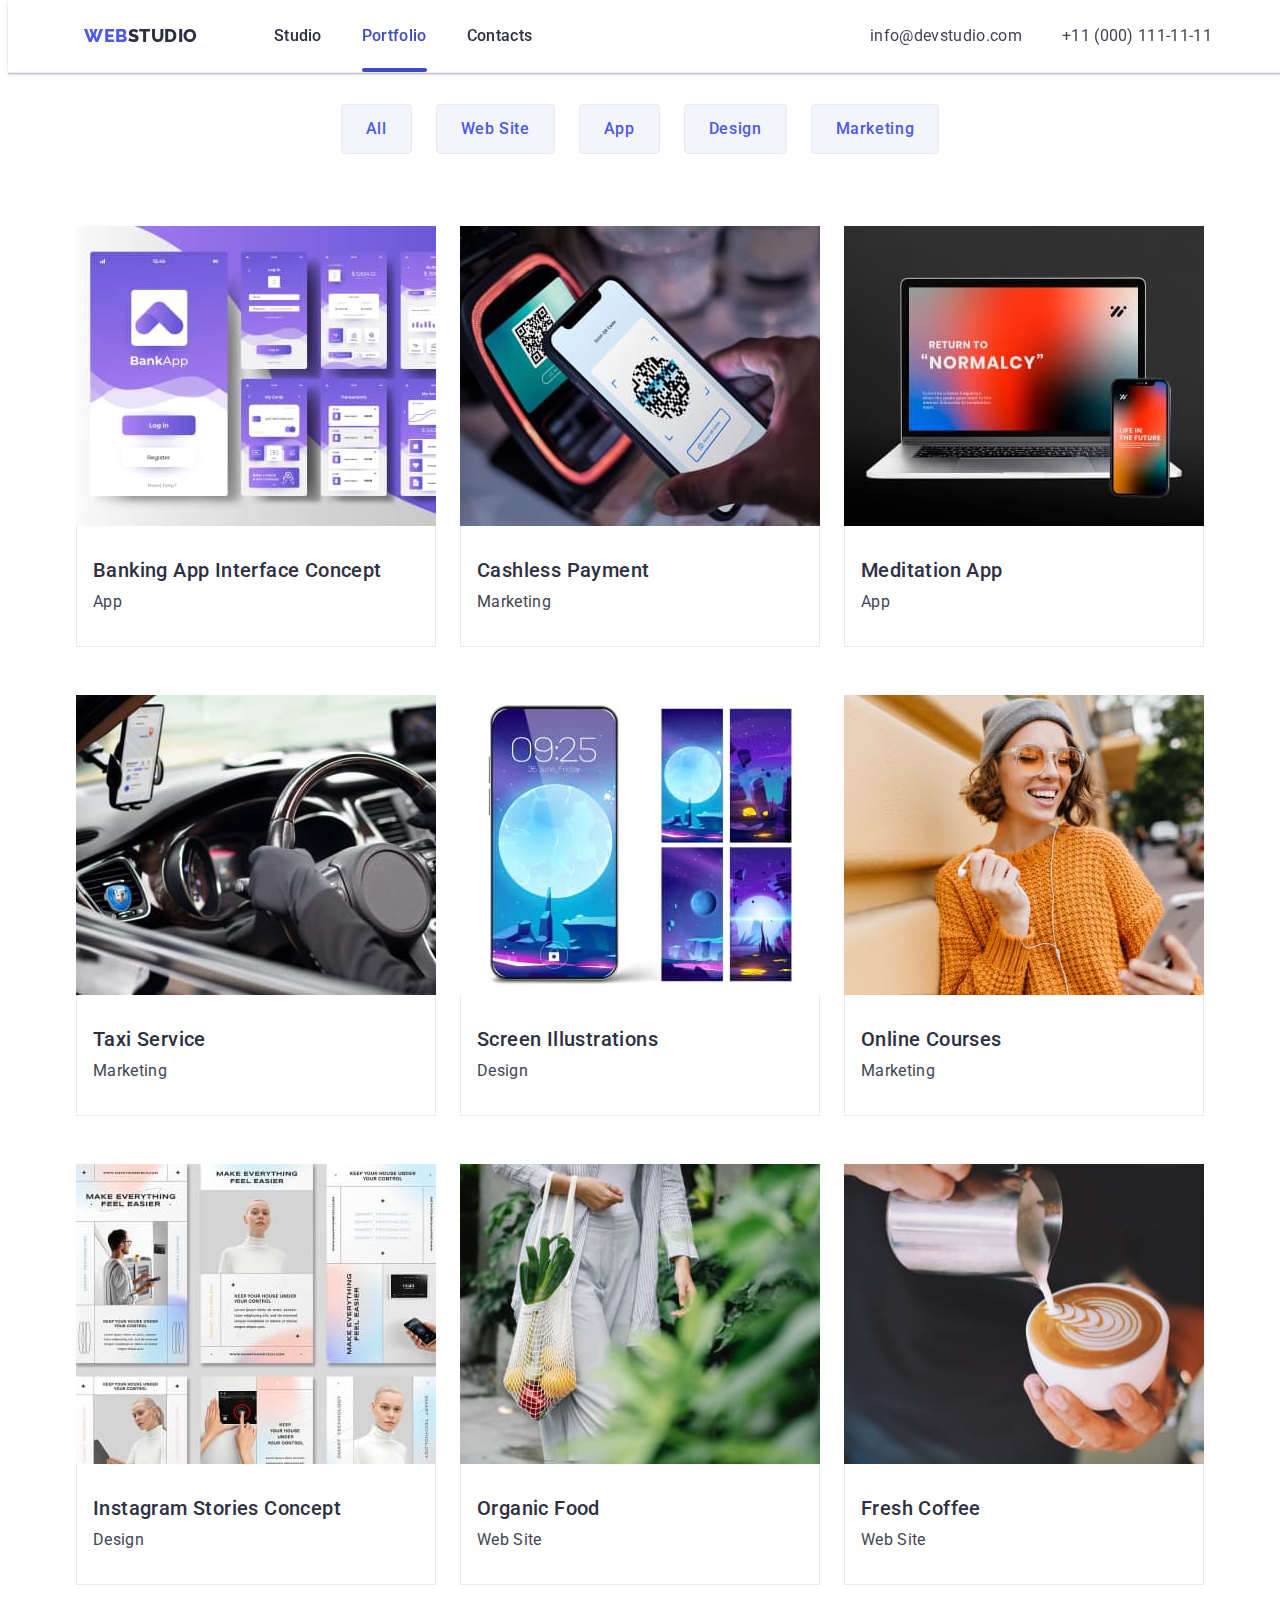
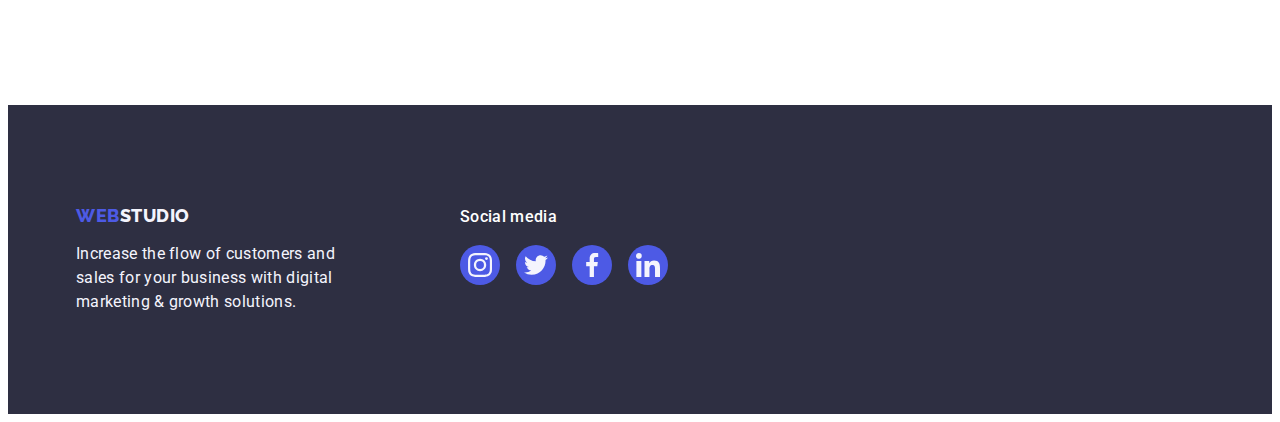
==== portfolio.html @ c848341b "Initial commit" ====
<!DOCTYPE html>
<html lang="en">
  <head>
    <meta charset="UTF-8" />
    <meta http-equiv="X-UA-Compatible" content="IE=edge" />
    <meta name="viewport" content="width=device-width, initial-scale=1.0" />
    <title>Document</title>
    <!--Fonts styles-->
    <link rel="preconnect" href="https://fonts.googleapis.com" />
    <link rel="preconnect" href="https://fonts.gstatic.com" crossorigin />
    <link
      href="https://fonts.googleapis.com/css2?family=Raleway:wght@800&family=Roboto:wght@400;500;700&display=swap"
      rel="stylesheet"
    />
    <!--Normalizer-->
    <link
      rel="stylesheet"
      href="https://cdnjs.cloudflare.com/ajax/libs/modern-normalize/1.1.0/modern-normalize.min.css"
      integrity="sha512-wpPYUAdjBVSE4KJnH1VR1HeZfpl1ub8YT/NKx4PuQ5NmX2tKuGu6U/JRp5y+Y8XG2tV+wKQpNHVUX03MfMFn9Q=="
      crossorigin="anonymous"
      referrerpolicy="no-referrer"
    />
    <!--Custom style-->
    <link rel="stylesheet" href="./css/styles.css" />
  </head>
  <body>
    <!-- Header section -->
    <header class="header">
      <div class="header-container container">
        <nav class="header-nav">
          <a class="header-logo link" href="./index.html"
            >Web<span class="studio">Studio</span></a
          >
          <ul class="header-nav-list list">
            <li class="header-nav-item">
              <a class="header-nav-link link" href="./index.html">Studio</a>
            </li>
            <li class="header-nav-item">
              <a class="header-nav-link link active" href="./portfolio.html"
                >Portfolio</a
              >
            </li>
            <li class="header-nav-item">
              <a class="header-nav-link link" href="">Contacts</a>
            </li>
          </ul>
        </nav>
        <address class="header-adress">
          <ul class="header-adress-list list">
            <li class="header-adress-item">
              <a
                class="header-adress-link link mail"
                href="mailto:info@devstudio.com"
                >info@devstudio.com</a
              >
            </li>
            <li class="header-adress-item">
              <a
                class="header-adress-link link contact"
                href="tel:+110001111111"
                >+11 (000) 111-11-11</a
              >
            </li>
          </ul>
        </address>
      </div>
    </header>
    <main>
      <!--Icons-->
      <section class="icon">
        <div class="container">
          <h1 class="hidden" hidden>Hidden</h1>
          <ul class="icon-list list">
            <li class="icon-item">
              <button class="icon-button" type="button">All</button>
            </li>
            <li class="icon-item">
              <button class="icon-button" type="button">Web Site</button>
            </li>
            <li class="icon-item">
              <button class="icon-button" type="button">App</button>
            </li>
            <li class="icon-item">
              <button class="icon-button" type="button">Design</button>
            </li>
            <li class="icon-item">
              <button class="icon-button" type="button">Marketing</button>
            </li>
          </ul>
          <ul class="card-list list">
            <li class="card-item">
              <a class="card-link link" href="">
                <div class="card-thumb">
                  <img
                    class="card-img"
                    src="./images/portfolio/portf1.jpg"
                    alt="Interface Concept"
                    width="360"
                    height="300"
                  />

                  <p class="overlay text">
                    14 Stylish and User-Friendly App Design Concepts · Task
                    Manager App · Calorie Tracker App · Exotic Fruit Ecommerce
                    App · Cloud Storage App
                  </p>
                </div>
                <div class="card-text">
                  <h2 class="card-title">Banking App Interface Concept</h2>
                  <p class="card-subtitle">App</p>
                </div>
              </a>
            </li>
            <li class="card-item">
              <a class="card-link link" href="">
                <div class="card-thumb">
                  <img
                    class="card-img"
                    src="./images/portfolio/portf2.jpg"
                    alt="Cashless Payment"
                    width="360"
                    height="300"
                  />

                  <p class="overlay text">
                    14 Stylish and User-Friendly App Design Concepts · Task
                    Manager App · Calorie Tracker App · Exotic Fruit Ecommerce
                    App · Cloud Storage App
                  </p>
                </div>
                <div class="card-text">
                  <h2 class="card-title">Cashless Payment</h2>
                  <p class="card-subtitle">Marketing</p>
                </div>
              </a>
            </li>
            <li class="card-item">
              <a class="card-link link" href="">
                <div class="card-thumb">
                  <img
                    class="card-img"
                    src="./images/portfolio/portf3.jpg"
                    alt="Meditation App"
                    width="360"
                    height="300"
                  />

                  <p class="overlay text">
                    14 Stylish and User-Friendly App Design Concepts · Task
                    Manager App · Calorie Tracker App · Exotic Fruit Ecommerce
                    App · Cloud Storage App
                  </p>
                </div>
                <div class="card-text">
                  <h2 class="card-title">Meditation App</h2>
                  <p class="card-subtitle">App</p>
                </div>
              </a>
            </li>
            <li class="card-item">
              <a class="card-link link" href="">
                <div class="card-thumb">
                  <img
                    class="card-img"
                    src="./images/portfolio/portf4.jpg"
                    alt="Taxi Service"
                    width="360"
                    height="300"
                  />

                  <p class="overlay text">
                    14 Stylish and User-Friendly App Design Concepts · Task
                    Manager App · Calorie Tracker App · Exotic Fruit Ecommerce
                    App · Cloud Storage App
                  </p>
                </div>
                <div class="card-text">
                  <h2 class="card-title">Taxi Service</h2>
                  <p class="card-subtitle">Marketing</p>
                </div>
              </a>
            </li>
            <li class="card-item">
              <a class="card-link link" href="">
                <div class="card-thumb">
                  <img
                    class="card-img"
                    src="./images/portfolio/portf5.jpg"
                    alt="Screen Illustrations"
                    width="360"
                    height="300"
                  />

                  <p class="overlay text">
                    14 Stylish and User-Friendly App Design Concepts · Task
                    Manager App · Calorie Tracker App · Exotic Fruit Ecommerce
                    App · Cloud Storage App
                  </p>
                </div>
                <div class="card-text">
                  <h2 class="card-title">Screen Illustrations</h2>
                  <p class="card-subtitle">Design</p>
                </div>
              </a>
            </li>
            <li class="card-item">
              <a class="card-link link" href="">
                <div class="card-thumb">
                  <img
                    class="card-img"
                    src="./images/portfolio/portf6.jpg"
                    alt="Online Courses"
                    width="360"
                    height="300"
                  />

                  <p class="overlay text">
                    14 Stylish and User-Friendly App Design Concepts · Task
                    Manager App · Calorie Tracker App · Exotic Fruit Ecommerce
                    App · Cloud Storage App
                  </p>
                </div>
                <div class="card-text">
                  <h2 class="card-title">Online Courses</h2>
                  <p class="card-subtitle">Marketing</p>
                </div>
              </a>
            </li>
            <li class="card-item">
              <a class="card-link link" href="">
                <div class="card-thumb">
                  <img
                    class="card-img"
                    src="./images/portfolio/portf7.jpg"
                    alt="Instagram Stories Concept"
                    width="360"
                    height="300"
                  />

                  <p class="overlay text">
                    14 Stylish and User-Friendly App Design Concepts · Task
                    Manager App · Calorie Tracker App · Exotic Fruit Ecommerce
                    App · Cloud Storage App
                  </p>
                </div>
                <div class="card-text">
                  <h2 class="card-title">Instagram Stories Concept</h2>
                  <p class="card-subtitle">Design</p>
                </div>
              </a>
            </li>
            <li class="card-item">
              <a class="card-link link" href="">
                <div class="card-thumb">
                  <img
                    class="card-img"
                    src="./images/portfolio/portf8.jpg"
                    alt="Organic Food"
                    width="360"
                    height="300"
                  />

                  <p class="overlay text">
                    14 Stylish and User-Friendly App Design Concepts · Task
                    Manager App · Calorie Tracker App · Exotic Fruit Ecommerce
                    App · Cloud Storage App
                  </p>
                </div>
                <div class="card-text">
                  <h2 class="card-title">Organic Food</h2>
                  <p class="card-subtitle">Web Site</p>
                </div>
              </a>
            </li>
            <li class="card-item">
              <a class="card-link link" href="">
                <div class="card-thumb">
                  <img
                    class="card-img"
                    src="./images/portfolio/portf9.jpg"
                    alt="Fresh Coffee"
                    width="360"
                    height="300"
                  />

                  <p class="overlay text">
                    14 Stylish and User-Friendly App Design Concepts · Task
                    Manager App · Calorie Tracker App · Exotic Fruit Ecommerce
                    App · Cloud Storage App
                  </p>
                </div>
                <div class="card-text">
                  <h2 class="card-title">Fresh Coffee</h2>
                  <p class="card-subtitle">Web Site</p>
                </div>
              </a>
            </li>
          </ul>
        </div>
      </section>
    </main>
    <!--Fotter section-->
    <footer class="footer">
      <div class="container footer down">
        <div class="one">
          <a class="footer-link link" href="./index.html"
            >Web<span class="studio-light">Studio</span></a
          >
          <p class="footer-text">
            Increase the flow of customers and sales for your business with
            digital marketing & growth solutions.
          </p>
        </div>
        <div class="two">
          <p class="media">Social media</p>
          <ul class="footer-media list">
            <li class="footer-media-item">
              <a
                class="footer-media-link link"
                href=""
                target="_blank"
                rel="noopener no-referrer"
                aria-label="Instagram icon"
              >
                <svg class="footer-icons" width="24" height="24">
                  <use href="./images/icons.svg#instagram"></use>
                </svg>
              </a>
            </li>
            <li class="footer-media-item">
              <a
                class="footer-media-link link"
                href=""
                target="_blank"
                rel="noopener no-referrer"
                aria-label="Twitter icon"
              >
                <svg class="footer-icons" width="24" height="24">
                  <use href="./images/icons.svg#twitter"></use>
                </svg>
              </a>
            </li>
            <li class="footer-media-item">
              <a
                class="footer-media-link link"
                href=""
                target="_blank"
                rel="noopener no-referrer"
                aria-label="Facebook icon"
              >
                <svg class="footer-icons" width="24" height="24">
                  <use href="./images/icons.svg#facebook"></use>
                </svg>
              </a>
            </li>
            <li class="footer-media-item">
              <a
                class="footer-media-link link"
                href=""
                target="_blank"
                rel="noopener no-referrer"
                aria-label="Linkedin icon"
              >
                <svg class="footer-icons" width="24" height="24">
                  <use href="./images/icons.svg#linkedin"></use>
                </svg>
              </a>
            </li>
          </ul>
        </div>
      </div>
    </footer>
  </body>
</html>
---- css/styles.css ----
html {
  box-sizing: border-box;
}

*,
*::before,
*::after {
  box-sizing: inherit;
}

:root {
  /*Fonts*/
  --primary-font: Roboto, sans-serif;
  --secondary-font: Raleway, sans-serif;
  /*Colors*/
  --color-iris: #4d5ae5;
  --color-ocean: #404bbf;
  --color-navy-blue: #2e2f42;
  --color-green: #31d0aa;
  --color-slate: #434455;
  --color-light-slate: #8e8f99;
  --color-cornflower: #e7e9fc;
  --color-cloud: #f4f4fd;
  --color-navy-blue-modal: #2e2f42;
  --color-grey: #2e2f42;
  --color-white: #ffffff;
  /*Others*/
  --anim: 250ms cubic-bezier(0.4, 0, 0.2, 1);
}

/*==============================
Base styles
==============================*/
body {
  font-family: var(--primary-font);
  letter-spacing: 0.02em;
  font-size: 16px;
  line-height: 1.5;
  color: var(--color-slate);
  background-color: var(--color-white);
}
.list {
  list-style: none;
  color: var(--color-navy-blue);
  padding: 0;
  margin: 0;
}
.title {
  font-weight: 500;
  font-size: 20px;
  line-height: 1.2;
  color: var(--color-navy-blue);
  letter-spacing: 0.02em;
  margin-bottom: 8px;
}

.subtitle {
  color: var(--color-slate);
}
.link {
  text-decoration: none;
}
h1,
h2,
h3,
p {
  padding: 0;
  margin: 0;
}
img {
  display: block;
}
.container {
  width: 1158px;
  padding: 0 15px;
  margin: 0 auto;
}
section {
  padding: 120px 0;
}
/*==============================
Header styles
==============================*/

.header {
  position: fixed;
  top: 0;
  width: 100%;
  background-color: var(--color-white);
  border-bottom: 1px solid var(--color-cornflower);
  box-shadow: 0px 2px 1px rgba(46, 47, 66, 0.08),
    0px 1px 1px rgba(46, 47, 66, 0.16), 0px 1px 6px rgba(46, 47, 66, 0.08);
  z-index: 10;
}
.header-container {
  display: flex;
  align-items: center;
  margin: 0;
  padding: 0 15px;
  margin-right: auto;
  margin-left: auto;
}
.header-nav {
  display: flex;
  align-items: center;
}

.header-logo {
  font-family: var(--secondary-font);
  font-weight: 800;
  font-size: 18px;
  line-height: 1.17;
  display: flex;
  align-items: center;
  letter-spacing: 0.03em;
  text-transform: uppercase;
  color: var(--color-iris);
  margin-right: 76px;
}

.header-logo .link {
}

.studio {
  font-family: 'Raleway';
  font-weight: 800;
  font-size: 18px;
  line-height: 1.17;
  display: flex;
  align-items: center;
  letter-spacing: 0.03em;
  text-transform: uppercase;
  color: var(--color-navy-blue);
}

.header-nav-list {
  display: flex;
  margin: 0;
  gap: 40px;
}
.header-nav-item {
}
.header-nav-link {
  position: relative;
  display: block;
  font-weight: 500;
  font-size: 16px;
  line-height: 1.5;
  color: var(--color-navy-blue);
  padding: 24px 0;
  transition: color var(--anim);
}

.header-nav-link.active {
  color: var(--color-ocean);
}
.header-nav-link:hover,
.header-nav-link:focus {
  color: var(--color-ocean);
}
.header-nav-link::after {
  content: '';
  position: absolute;
  left: 0px;
  bottom: -1px;
  top: 68px;
  display: block;
  width: 100%;
  height: 4px;
  border-radius: 2px;
}
.header-nav-link.active::after {
  background: var(--color-ocean);
}
.header-adress {
  display: flex;
  font-style: normal;
  margin-left: auto;
}

.header-adress-list {
  display: flex;
  margin-right: auto;
  padding: 0;
  margin-top: 0;
  margin-bottom: 0;
  gap: 40px;
}
.header-adress-item {
  font-size: 16px;
  line-height: 1.5;
  color: var(--color-slate);
}
.header-adress-link {
  font-size: 16px;
  line-height: 1.5;
  color: var(--color-slate);
  margin-right: 0px;
  transition: color var(--anim);
}

.header-adress-link:hover,
.header-adress-link:focus {
  font-size: 16px;
  line-height: 1.5;
  color: var(--color-ocean);
}

/*==============================
Hero styles
==============================*/
.hero {
  max-width: 1440px;
  margin-left: auto;
  margin-right: auto;
  margin-top: 72px;
  background-color: var(--color-navy-blue);
  background-image: linear-gradient(
      rgba(46, 47, 66, 0.7),
      rgba(46, 47, 66, 0.7)
    ),
    url(../images/people-office.jpg);
  background-repeat: no-repeat;
  background-position: center;
  background-size: cover;
  text-align: center;
  padding-top: 188px;
  padding-bottom: 188px;
}
.hero-title {
  font-weight: 700;
  font-size: 56px;
  line-height: 1.07;
  color: var(--color-white);
  letter-spacing: 0.02em;
  max-width: 496px;
  margin: auto;
}
.hero-title:not(:last-child) {
  margin-bottom: 48px;
}
.hero-btn {
  display: block;
  font-family: var(--primary-font);
  cursor: pointer;
  font-weight: 500;
  font-size: 16px;
  line-height: 1.5;
  align-items: center;
  letter-spacing: 0.04em;
  color: var(--color-white);
  background-color: var(--color-iris);
  min-width: 169px;
  height: 56px;
  padding: 15px 31px;
  border: none;
  border-radius: 4px;
  margin-right: auto;
  margin-left: auto;
  box-shadow: 0px 4px 4px rgba(0, 0, 0, 0.15);
  transition: background-color var(--anim);
}
.hero-btn:hover,
.hero-btn:focus {
  background-color: var(--color-ocean);
}
/*==============================
Feature styles
==============================*/
.feature {
}
.visually-hidden {
  position: absolute;
  width: 1px;
  height: 1px;
  margin: -1px;
  border: 0;
  padding: 0;

  white-space: nowrap;
  clip-path: inset(100%);
  clip: rect(0 0 0 0);
  overflow: hidden;
}
.feature-list {
  display: flex;
  gap: 24px;
  width: 1128px;
  margin: 0;
  padding: 0;
}

.feature-item {
  min-width: 264px;
}
.strategy {
  padding-bottom: 8px;
}

/*==============================
Feature icon
==============================*/

.feature-wrapper {
  display: flex;
  justify-content: center;
  align-items: center;
  margin-bottom: 8px;
  background-color: var(--color-cloud);
  border-radius: 4px;
  height: 112px;
}
/*==============================
We doing styles
==============================*/
.doing {
  padding-top: 0;
}
.doing-title {
  font-weight: 700;
  font-size: 36px;
  line-height: 1.11;
  text-align: center;
  text-transform: capitalize;
  color: var(--color-navy-blue);
  letter-spacing: 0.02em;
}
.doing-title:not(:last-child) {
  margin-bottom: 72px;
}
.doing-list {
  display: flex;
  gap: 24px;
}
.doing-item {
}

/*==============================
Our team styles
==============================*/
.team {
  background-color: var(--color-cloud);
}
.team-title {
  font-weight: 700;
  font-size: 36px;
  line-height: 1.11;
  text-align: center;
  text-transform: capitalize;
  color: var(--color-navy-blue);
  letter-spacing: 0.02em;
}
.team-title:not(:last-child) {
  margin-bottom: 72px;
}
.team-list {
  display: flex;
  gap: 24px;
  padding: 0;
}
.team-item {
  text-align: center;
  background-color: var(--color-white);
  border-radius: 0px 0px 4px 4px;
  width: calc((100% - 3 * 24px) / 4);
  box-shadow: 0px 1px 6px rgba(46, 47, 66, 0.08),
    0px 1px 1px rgba(46, 47, 66, 0.16), 0px 2px 1px rgba(46, 47, 66, 0.08);
}
.team-desc {
  padding: 32px 0;
}
.subtitle-desc {
  margin-bottom: 8px;
  color: var(--color-slate);
}

/*==============================
Social icon
==============================*/
.team-media {
  display: flex;
  justify-content: center;
  align-items: center;
  gap: 24px;
}
.team-media-item {
}
.team-media-link {
  display: flex;
  justify-content: center;
  align-items: center;
  width: 40px;
  height: 40px;
  background-color: var(--color-iris);
  border-radius: 50%;
  transition: background-color var(--anim);
}
.team-media-link:hover,
.team-media-link:focus {
  background-color: var(--color-ocean);
}
.team-icons {
  fill: var(--color-cloud);
}
/*==============================
Customers styles
==============================*/
.customers {
  min-width: 1128px;
}
.customers-title {
  font-weight: 700;
  font-size: 36px;
  line-height: 1.1;
  text-align: center;
  text-transform: capitalize;
  color: var(--color-navy-blue);
  letter-spacing: 0.02em;
}
.customers-title:not(:last-child) {
  margin-bottom: 72px;
}

/*==============================
Customers icon
==============================*/
.customers-media {
  display: flex;
  justify-content: center;
  align-items: center;
  gap: 24px;
}
.customers-media-item {
}
.customers-media-link {
  display: flex;
  align-items: center;
  justify-content: center;
  width: 168px;
  height: 88px;
  box-sizing: border-box;
  border: 1px solid #8e8f99;
  border-radius: 4px;
  border-color: var(--color-light-slate);
  color: var(--color-light-slate);
  transition: border-color var(--anim), color var(--anim);
}
.customers-media-link:hover,
.customers-media-link:focus {
  color: var(--color-ocean);
  border-color: var(--color-ocean);
}
.customers-icons {
  fill: currentColor;
}
/*==============================
Icons
==============================*/
.icon {
  padding: 96px 0 120px;
}

.icon-list {
  display: flex;
  margin-right: 427px;
  margin-left: 427px;
  padding: 0;
  margin: 0;
  gap: 24px;
  justify-content: center;
  margin-bottom: 72px;
}
.icon-item {
}
.icon-button {
  font-family: var(--primary-font);
  cursor: pointer;
  font-weight: 500;
  font-size: 16px;
  line-height: 1.5;
  align-items: center;
  text-align: center;
  letter-spacing: 0.04em;
  color: var(--color-iris);
  background-color: var(--color-cloud);
  border-radius: 4px;
  border: 1px solid var(--color-cornflower);
  padding: 12px 24px;
  transition: color var(--anim), background-color var(--anim),
    border-color var(--anim), box-shadow var(--anim);
}
.icon-button:hover {
  color: var(--color-white);
  background-color: var(--color-ocean);
  border-color: 1px solid transparent;
  box-shadow: 0px 3px 1px rgba(0, 0, 0, 0.1), 0px 2px 1px rgba(0, 0, 0, 0.08),
    0px 2px 2px rgba(0, 0, 0, 0.12);
}
.icon-button:focus {
  color: var(--color-white);
  background-color: var(--color-ocean);
  box-shadow: 0px 3px 1px rgba(0, 0, 0, 0.1), 0px 2px 1px rgba(0, 0, 0, 0.08),
    0px 2px 2px rgba(0, 0, 0, 0.12);
  border: 1px solid transparent;
}
/*==============================
 card
==============================*/
.card-title {
  font-weight: 500;
  font-size: 20px;
  line-height: 1.2;
  letter-spacing: 0.02em;
  color: var(--color-navy-blue);
}
.card-title:not(:last-child) {
  margin-bottom: 8px;
}
.card-subtitle {
  font-size: 16px;
  line-height: 1.5;
  letter-spacing: 0.02em;
  color: var(--color-slate);
}
.card-list {
  display: flex;
  flex-wrap: wrap;
  gap: 48px 24px;
  padding: 0;
  margin: 0;
}
.card-link {
  display: block;
  transition: box-shadow var(--anim);
}
.card-link:hover,
.card-link:focus {
  box-shadow: 0px 1px 6px rgba(46, 47, 66, 0.08),
    0px 1px 1px rgba(46, 47, 66, 0.16), 0px 2px 1px rgba(46, 47, 66, 0.08);
}

.card-thumb {
  position: relative;
  overflow: hidden;
}
.card-img {
}
.overlay {
  position: absolute;
  font-size: 16px;
  line-height: 1.5;
  letter-spacing: 0.02em;

  top: 0;
  left: 0;
  padding: 40px 32px;
  width: 100%;
  height: 100%;
  color: var(--color-cloud);
  background-color: var(--color-iris);
  transform: translateY(100%);
  transition: transform var(--anim);
}
.card-link:hover .overlay,
.card-link:focus .overlay {
  transform: translateY(0);
}
.overlay .text {
}
.card-text {
  min-height: 120px;
  padding: 32px 16px;
  border: 1px solid var(--color-cornflower);
  border-top: none;
}

/*==============================
Footer styles
==============================*/
.footer {
  display: flex;
  align-items: baseline;
  background-color: var(--color-navy-blue);
}
.down {
  padding-top: 100px;
  padding-bottom: 100px;
}
.one {
  min-width: 264px;
  margin-right: 120px;
}
.footer-link {
  display: inline-block;
  font-family: var(--secondary-font);
  font-weight: 800;
  font-size: 18px;
  line-height: 1.17;
  align-items: center;
  letter-spacing: 0.03em;
  text-transform: uppercase;
  color: var(--color-iris);
  margin-bottom: 16px;
}
.studio-light {
  color: var(--color-cloud);
}
.footer-text {
  font-size: 16px;
  line-height: 1.5;
  letter-spacing: 0.02em;
  color: var(--color-cloud);
  background-color: var(--color-navy-blue);
  width: 264px;
}
.two {
  min-width: 208px;
}
.media {
  font-family: var(--primary-font);
  font-style: normal;
  font-weight: 500;
  font-size: 16px;
  line-height: 24px;
  color: var(--color-white);
  letter-spacing: 0.02em;
  margin-bottom: 16px;
}
/*==============================
Footer icon
==============================*/
.footer-media {
  display: flex;
  justify-content: center;
  align-items: center;
  gap: 16px;
}
.footer-media-item {
}
.footer-media-link {
  display: flex;
  justify-content: center;
  align-items: center;
  width: 40px;
  height: 40px;
  background-color: var(--color-iris);
  border-radius: 50%;
  transition: background-color var(--anim);
}
.footer-media-link:hover,
.footer-media-link:focus {
  background-color: var(--color-green);
}
.footer-icons {
  fill: var(--color-cloud);
}
/*==============================
Modal window
==============================*/
.backdrop {
  position: fixed;
  top: 0;
  left: 0;
  width: 100%;
  height: 100%;
  background: rgba(46, 47, 66, 0.4);
  z-index: 100;
  transition: opacity var(--anim), visibility var(--anim);
}
.backdrop.is-hidden {
  opacity: 0;
  visibility: hidden;
  pointer-events: none;
  scale: 0.7;
}

.modal {
  position: absolute;
  top: calc(50%);
  left: calc(50%);
  transform: translate(-50%, -50%);
  width: 408px;
  min-height: 576px;
  background-color: #fcfcfc;
  box-shadow: 0px 1px 1px rgba(0, 0, 0, 0.14), 0px 1px 3px rgba(0, 0, 0, 0.12),
    0px 2px 1px rgba(0, 0, 0, 0.2);
  border-radius: 4px;
  transition: transform var(--anim);
}
.modal-close-btn {
  display: flex;
  align-items: center;
  justify-content: center;
  cursor: pointer;
  position: absolute;
  right: 24px;
  top: 24px;
  width: 24px;
  height: 24px;
  padding: 0;
  background-color: #e7e9fc;
  border: 1px solid rgba(0, 0, 0, 0.1);
  border-radius: 50%;
  transition: background-color var(--anim), border var(--anim);
}
.modal-close-btn:hover,
.modal-close-btn:focus {
  background-color: var(--color-ocean);
  border: none;
}
.modal-close-icon {
  fill: var(--color-navy-blue-modal);
  transition: fill var(--anim);
}
.modal-close-btn:hover .modal-close-icon,
.modal-close-btn:focus .modal-close-icon {
  fill: var(--color-white);
}
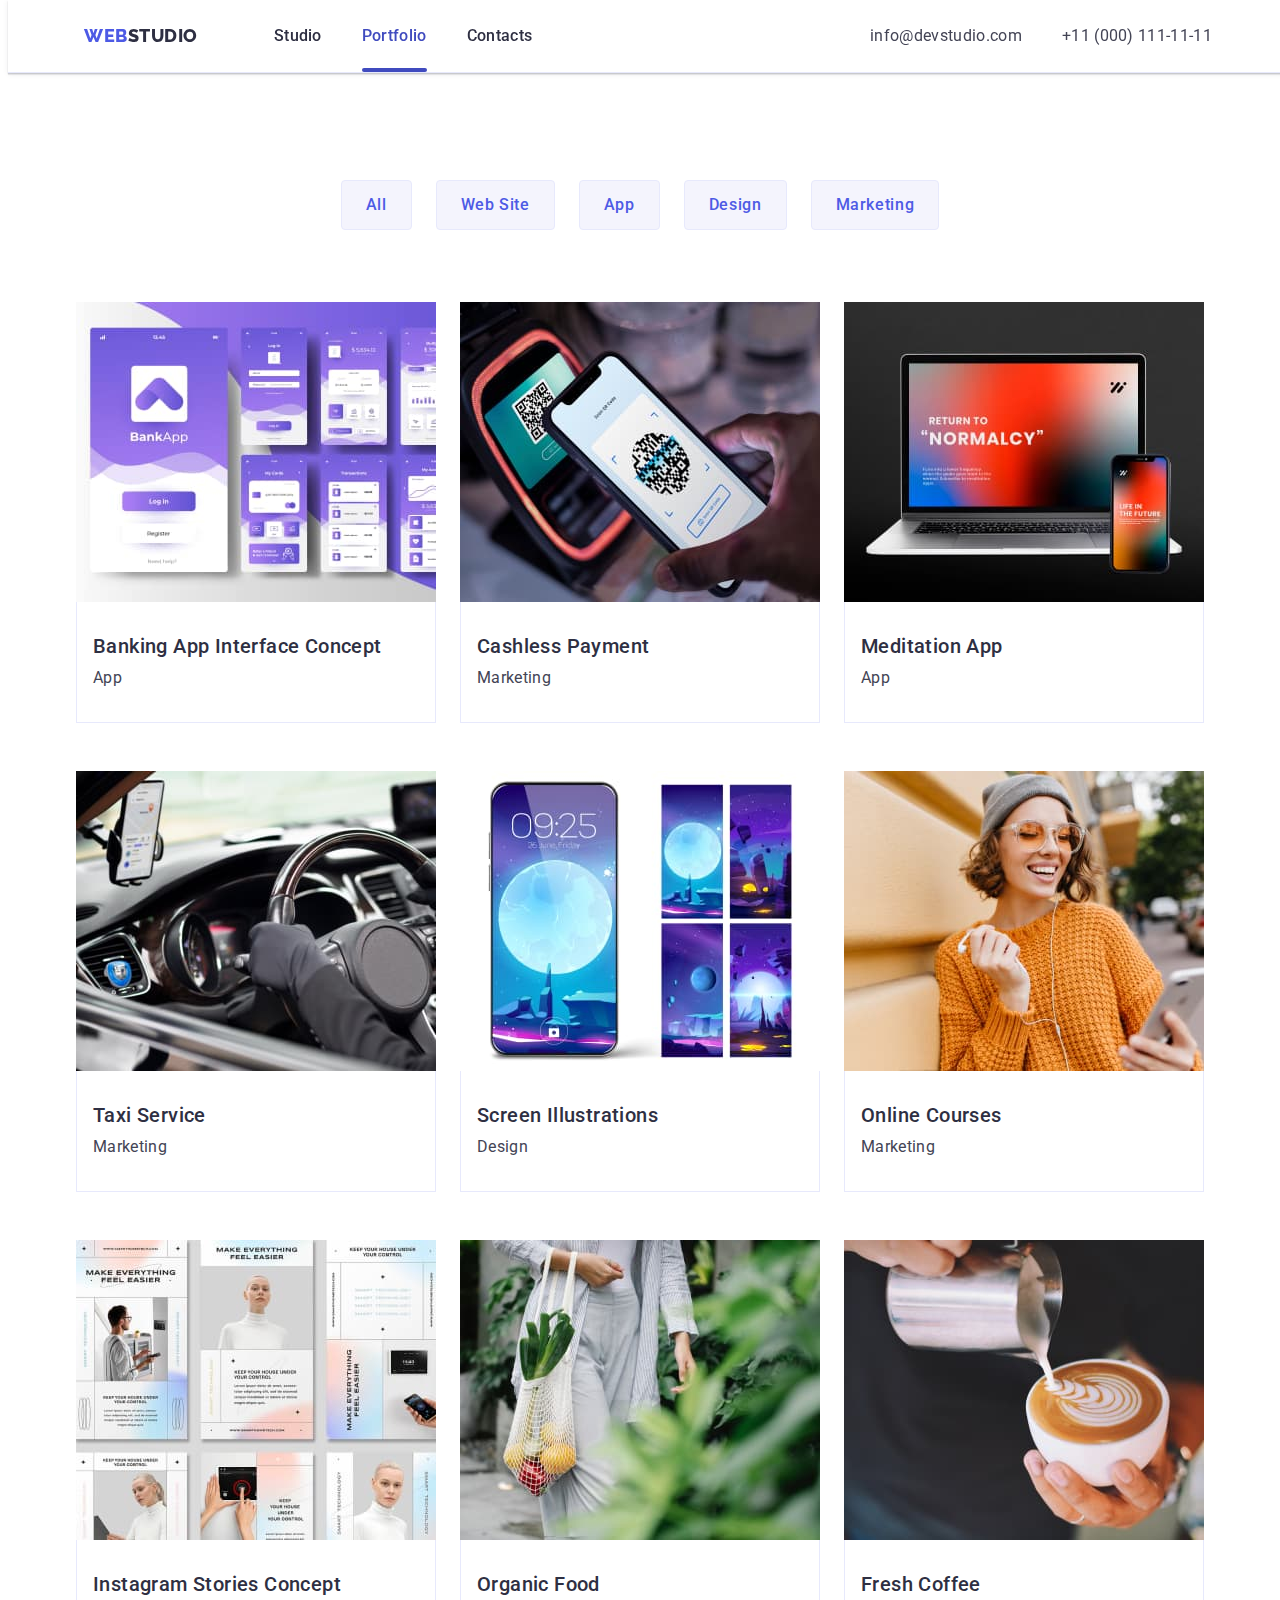
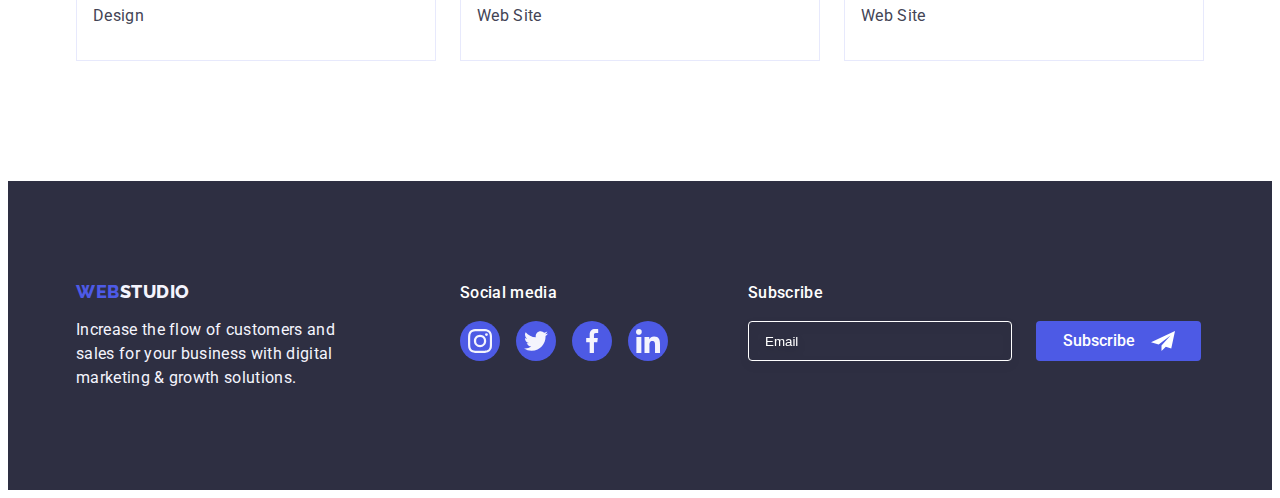
==== commit 43142e55: "Update1-hw06" ====
--- a/portfolio.html
+++ b/portfolio.html
@@ -299,10 +299,10 @@
         </div>
       </section>
     </main>
-    <!--Fotter section-->
+    <!--Footer section-->
     <footer class="footer">
       <div class="container footer down">
-        <div class="one">
+        <div class="footer_one">
           <a class="footer-link link" href="./index.html"
             >Web<span class="studio-light">Studio</span></a
           >
@@ -311,7 +311,7 @@
             digital marketing & growth solutions.
           </p>
         </div>
-        <div class="two">
+        <div class="footer_two">
           <p class="media">Social media</p>
           <ul class="footer-media list">
             <li class="footer-media-item">
@@ -368,6 +368,25 @@
             </li>
           </ul>
         </div>
+        <div class="footer_three">
+          <p class="media">Subscribe</p>
+          <div class="footer_subscribe">
+            <label>
+              <input
+                class="footer_email_input"
+                type="email"
+                name="subscribe_email"
+                placeholder="Email"
+              />
+            </label>
+            <button class="subscribe-btn">
+              Subscribe
+              <svg class="subscribe-btn-svg" width="24" height="24">
+                <use href="./images/icons.svg#subscribe"></use>
+              </svg>
+            </button>
+          </div>
+        </div>
       </div>
     </footer>
   </body>
--- a/css/styles.css
+++ b/css/styles.css
@@ -239,7 +239,8 @@
 .hero-title:not(:last-child) {
   margin-bottom: 48px;
 }
-.hero-btn {
+.hero-btn,
+.btn {
   display: block;
   font-family: var(--primary-font);
   cursor: pointer;
@@ -457,7 +458,7 @@
 Icons
 ==============================*/
 .icon {
-  padding: 96px 0 120px;
+  padding: 172px 0 120px;
 }
 
 .icon-list {
@@ -489,20 +490,15 @@
   transition: color var(--anim), background-color var(--anim),
     border-color var(--anim), box-shadow var(--anim);
 }
-.icon-button:hover {
+.icon-button:hover,
+.icon-button:focus {
   color: var(--color-white);
   background-color: var(--color-ocean);
   border-color: 1px solid transparent;
   box-shadow: 0px 3px 1px rgba(0, 0, 0, 0.1), 0px 2px 1px rgba(0, 0, 0, 0.08),
     0px 2px 2px rgba(0, 0, 0, 0.12);
 }
-.icon-button:focus {
-  color: var(--color-white);
-  background-color: var(--color-ocean);
-  box-shadow: 0px 3px 1px rgba(0, 0, 0, 0.1), 0px 2px 1px rgba(0, 0, 0, 0.08),
-    0px 2px 2px rgba(0, 0, 0, 0.12);
-  border: 1px solid transparent;
-}
+
 /*==============================
  card
 ==============================*/
@@ -586,7 +582,7 @@
   padding-top: 100px;
   padding-bottom: 100px;
 }
-.one {
+.footer_one {
   min-width: 264px;
   margin-right: 120px;
 }
@@ -613,8 +609,9 @@
   background-color: var(--color-navy-blue);
   width: 264px;
 }
-.two {
+.footer_two {
   min-width: 208px;
+  margin-right: 80px;
 }
 .media {
   font-family: var(--primary-font);
@@ -625,6 +622,54 @@
   color: var(--color-white);
   letter-spacing: 0.02em;
   margin-bottom: 16px;
+}
+.footer_three {
+  min-width: 453px;
+}
+.footer_subscribe {
+  display: flex;
+  gap: 24px;
+}
+.footer_email_input {
+  min-width: 264px;
+  height: 40px;
+  background-color: transparent;
+  border: 1px solid #ffffff;
+  filter: drop-shadow(0px 4px 4px rgba(0, 0, 0, 0.15));
+  border-radius: 4px;
+  padding: 0;
+  padding-left: 16px;
+  color: var(--color-white);
+  outline: transparent;
+}
+.footer_email_input::placeholder {
+  color: var(--color-white);
+}
+
+.subscribe-btn {
+  display: flex;
+  flex-direction: row;
+  align-items: center;
+  justify-content: center;
+  min-width: 165px;
+  gap: 16px;
+  height: 40px;
+  padding: 8px 24px;
+  background-color: var(--color-iris);
+  border-radius: 4px;
+  font-family: 'Roboto';
+  font-style: normal;
+  font-weight: 500;
+  font-size: 16px;
+  line-height: 24px;
+  color: var(--color-white);
+  cursor: pointer;
+  border: none;
+  transition: background-color var(--anim);
+}
+.subscribe-btn:focus,
+.subscribe-btn:hover {
+  background-color: var(--color-ocean);
 }
 /*==============================
 Footer icon
@@ -680,7 +725,8 @@
   left: calc(50%);
   transform: translate(-50%, -50%);
   width: 408px;
-  min-height: 576px;
+  height: 584px;
+  padding: 72px 24px 24px;
   background-color: #fcfcfc;
   box-shadow: 0px 1px 1px rgba(0, 0, 0, 0.14), 0px 1px 3px rgba(0, 0, 0, 0.12),
     0px 2px 1px rgba(0, 0, 0, 0.2);
@@ -716,3 +762,148 @@
 .modal-close-btn:focus .modal-close-icon {
   fill: var(--color-white);
 }
+/*==============================
+Form
+==============================*/
+.modal-text {
+  text-align: center;
+  margin-bottom: 16px;
+  color: var(--color-navy-blue);
+}
+label {
+  display: block;
+  margin-left: auto;
+  margin-right: auto;
+  font-family: 'Roboto';
+  font-style: normal;
+  font-weight: 400;
+  font-size: 12px;
+  line-height: 14px;
+  letter-spacing: 0.01em;
+  color: var(--color-light-slate);
+}
+
+.modal_label {
+  width: 360px;
+  margin-bottom: 4px;
+}
+.registration_form {
+  margin-bottom: 16px;
+}
+.registration-form-wrapper {
+  position: relative;
+  margin-bottom: 8px;
+}
+.modal_label_input {
+  width: 100%;
+  height: 40px;
+  padding: 0;
+  padding-left: 38px;
+  outline: transparent;
+  transition: border-color var(--anim);
+  border: 1px solid rgba(46, 47, 66, 0.4);
+  border-radius: 4px;
+}
+.modal_label_input:focus {
+  border: 1px solid var(--color-iris);
+  border-radius: 4px;
+}
+.form_icon {
+  position: absolute;
+  top: 50%;
+  left: 16px;
+  transform: translateY(-50%);
+  fill: var(--color-navy-blue);
+  transition: color var(--anim);
+}
+
+.modal_label_input:focus + .form_icon {
+  fill: var(--color-iris);
+}
+.modal_coment_label {
+  margin-bottom: 4px;
+}
+.modal_comment_text {
+  color: var(--color-navy-blue-modal);
+  letter-spacing: 0.04em;
+
+  width: 100%;
+  height: 120px;
+  padding: 8px 16px;
+  outline: transparent;
+  transition: border-color var(--anim);
+
+  border: 1px solid rgba(46, 47, 66, 0.4);
+  border-radius: 4px;
+}
+.modal_comment_text:focus {
+  border: 1px solid var(--color-iris);
+  border-radius: 4px;
+}
+textarea {
+  resize: none;
+}
+.modal_checkbox {
+  display: flex;
+  align-items: center;
+  justify-content: center;
+  gap: 8px;
+  margin-bottom: 24px;
+  font-family: var(--primary-font);
+  font-style: normal;
+  font-weight: 400;
+  font-size: 12px;
+  line-height: 14px;
+  letter-spacing: 0.04em;
+  color: var(--color-light-slate);
+}
+
+.modal_checkbox_input {
+  appearance: none;
+
+  width: 16px;
+  height: 16px;
+  border: 1px solid rgba(46, 47, 66, 0.4);
+  border-radius: 2px;
+}
+.modal_checkbox_icon {
+}
+.modal_checkbox_input:focus-visible {
+  outline-color: var(--color-ocean);
+}
+
+.modal_checkbox_input:checked {
+  background-color: var(--color-ocean);
+  border: var(--color-ocean);
+}
+.unchecked {
+  opacity: 1;
+  transition: var(--anim);
+}
+.checked {
+  opacity: 0;
+  transition: var(--anim);
+}
+.modal_checkbox_input:checked + .modal_checkbox_icon > .unchecked {
+  opacity: 0;
+}
+.modal_checkbox_input:checked + .modal_checkbox_icon > .checked {
+  opacity: 1;
+}
+.modal_checkbox_text {
+  user-select: none;
+  font-family: var(--primary-font);
+  font-style: normal;
+  font-weight: 400;
+  font-size: 12px;
+  line-height: 14px;
+  letter-spacing: 0.04em;
+  color: var(--color-slate);
+}
+.modal_checkbox_link {
+  color: var(--color-iris);
+}
+.modal-btn:focus,
+.modal-btn:hover {
+  background-color: var(--color-ocean);
+}
